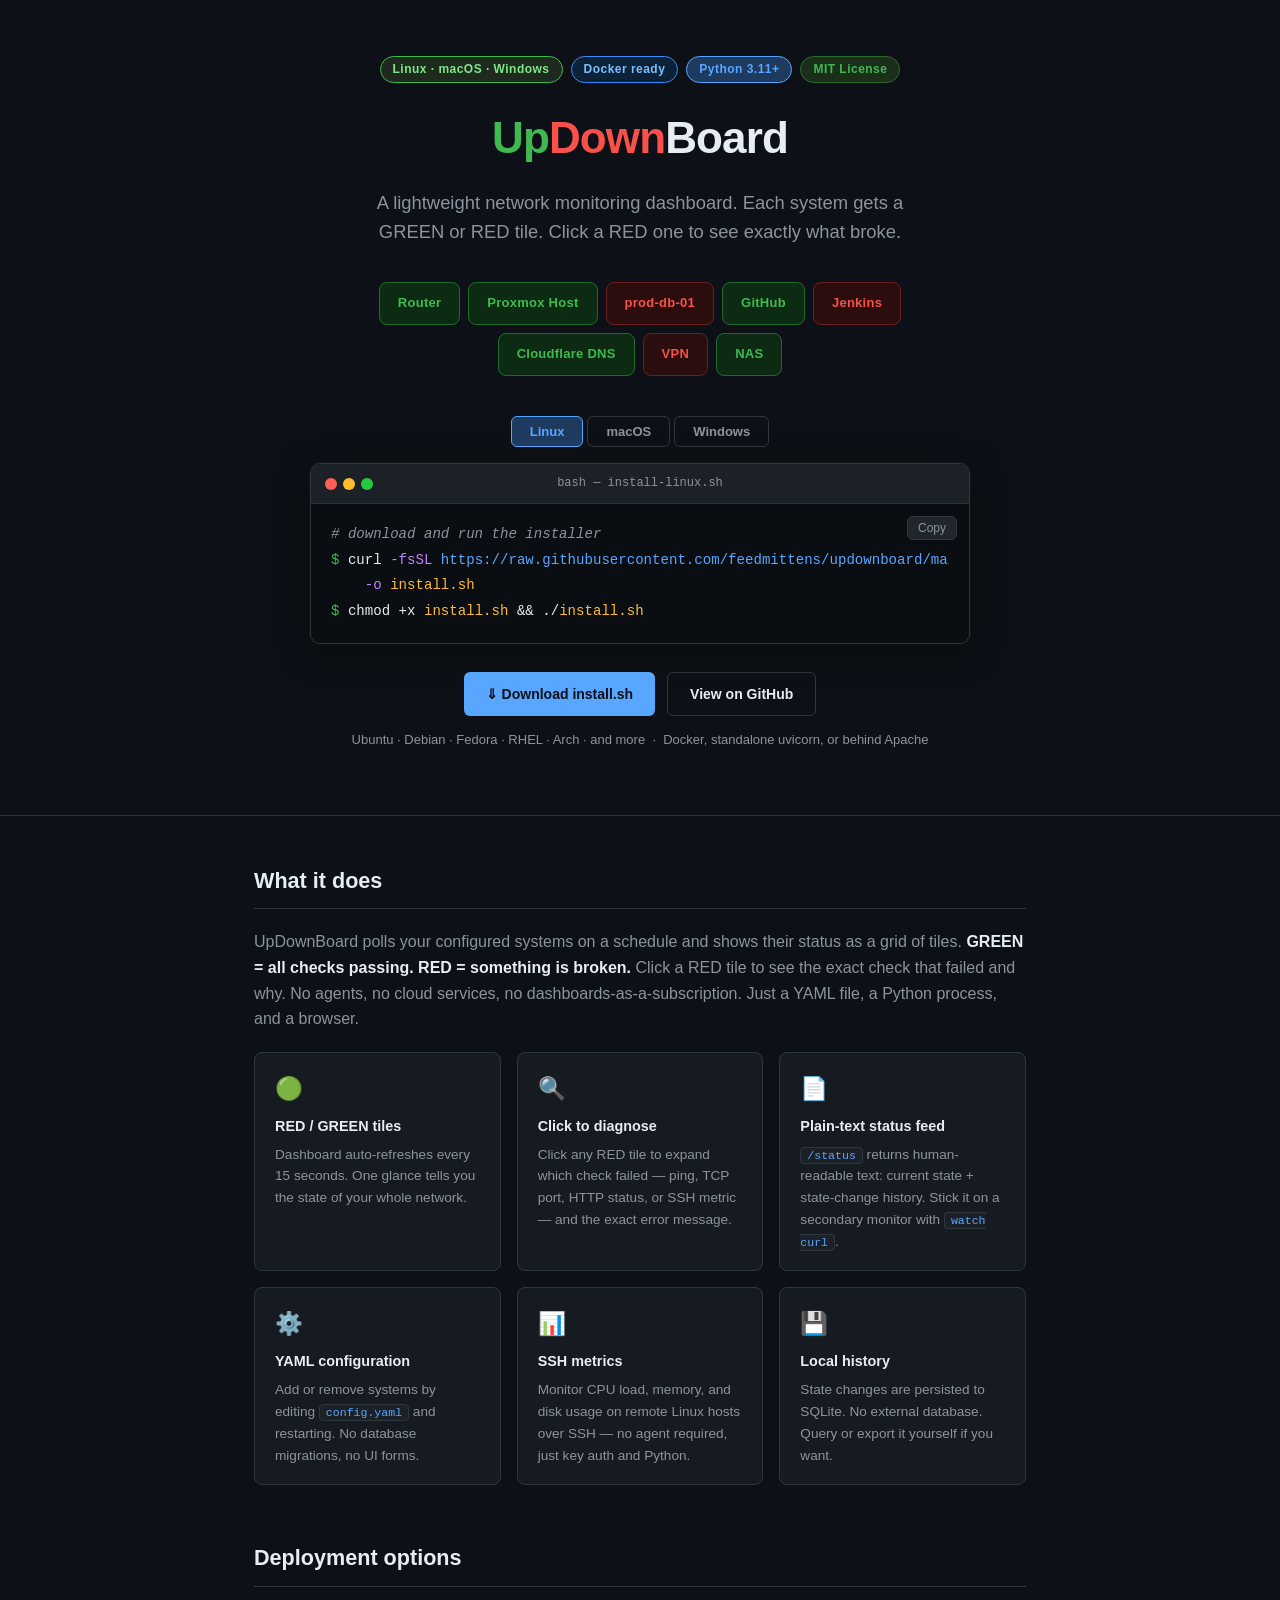
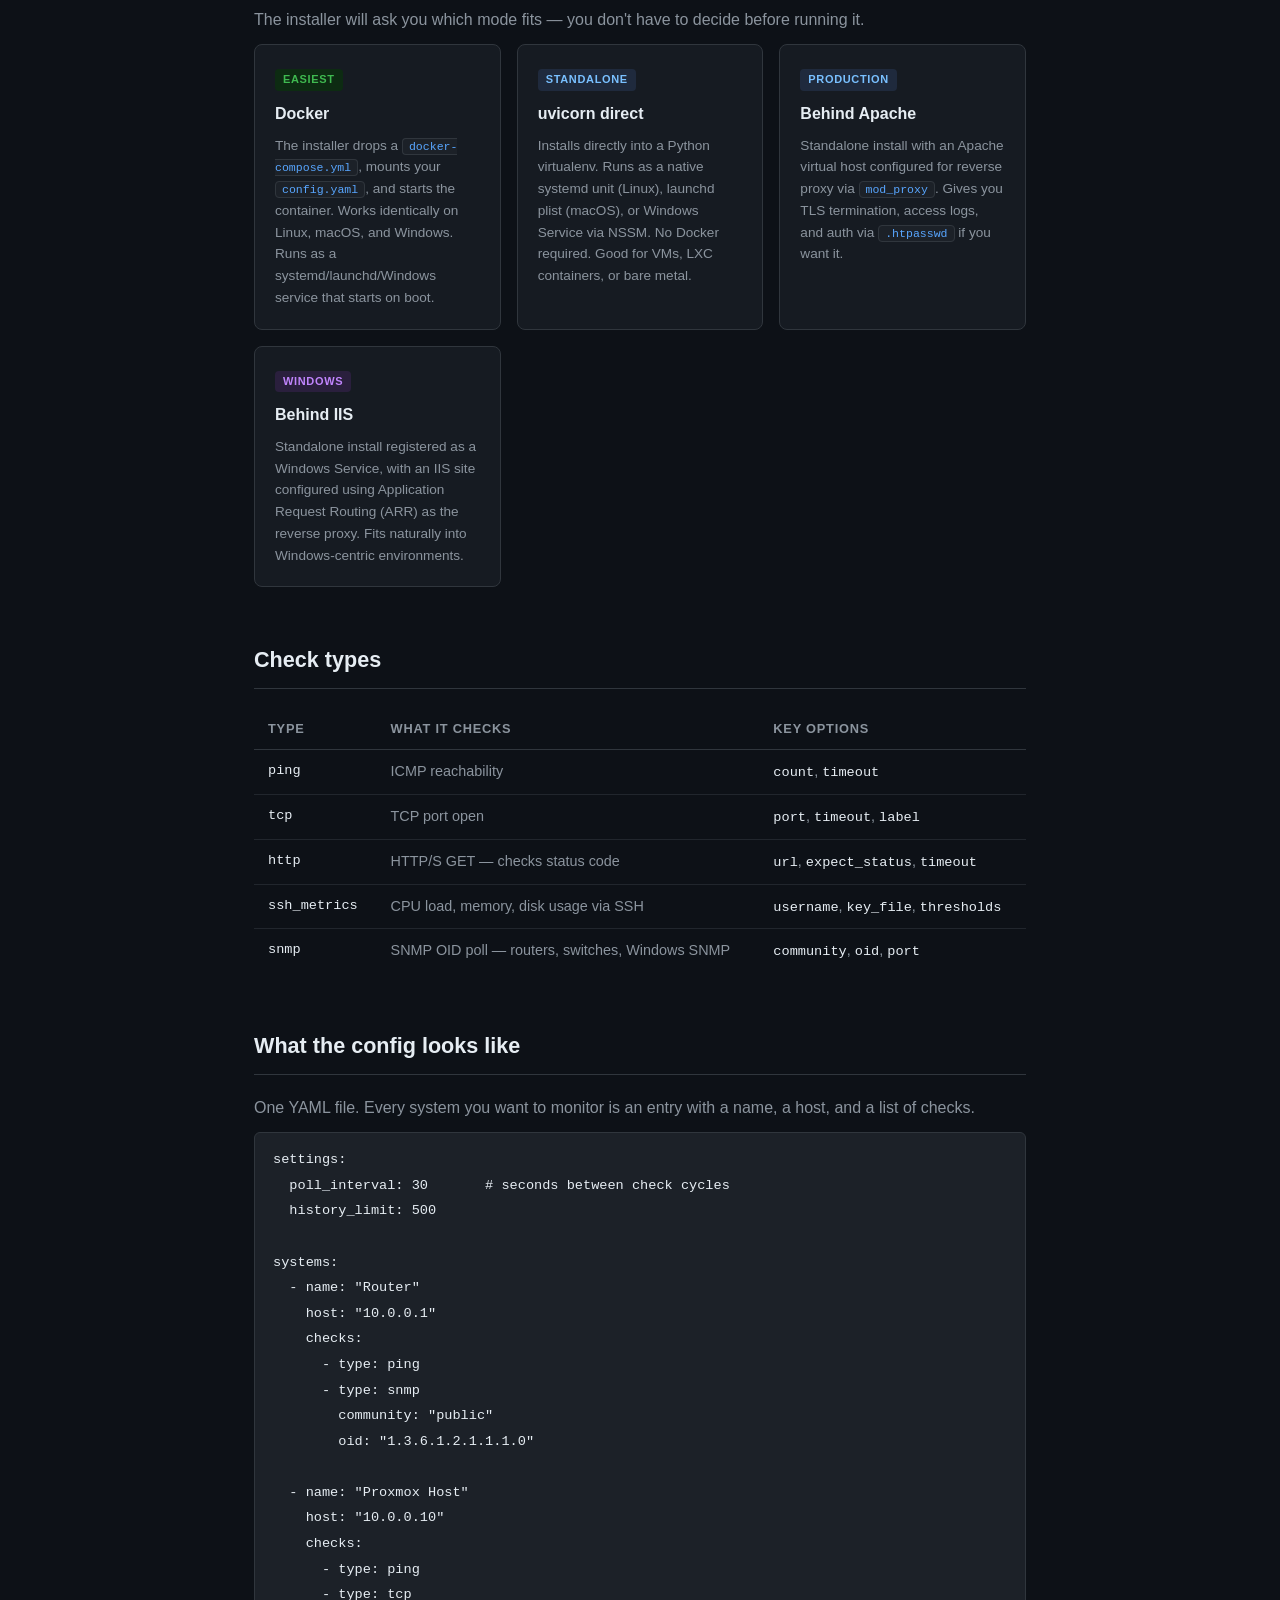
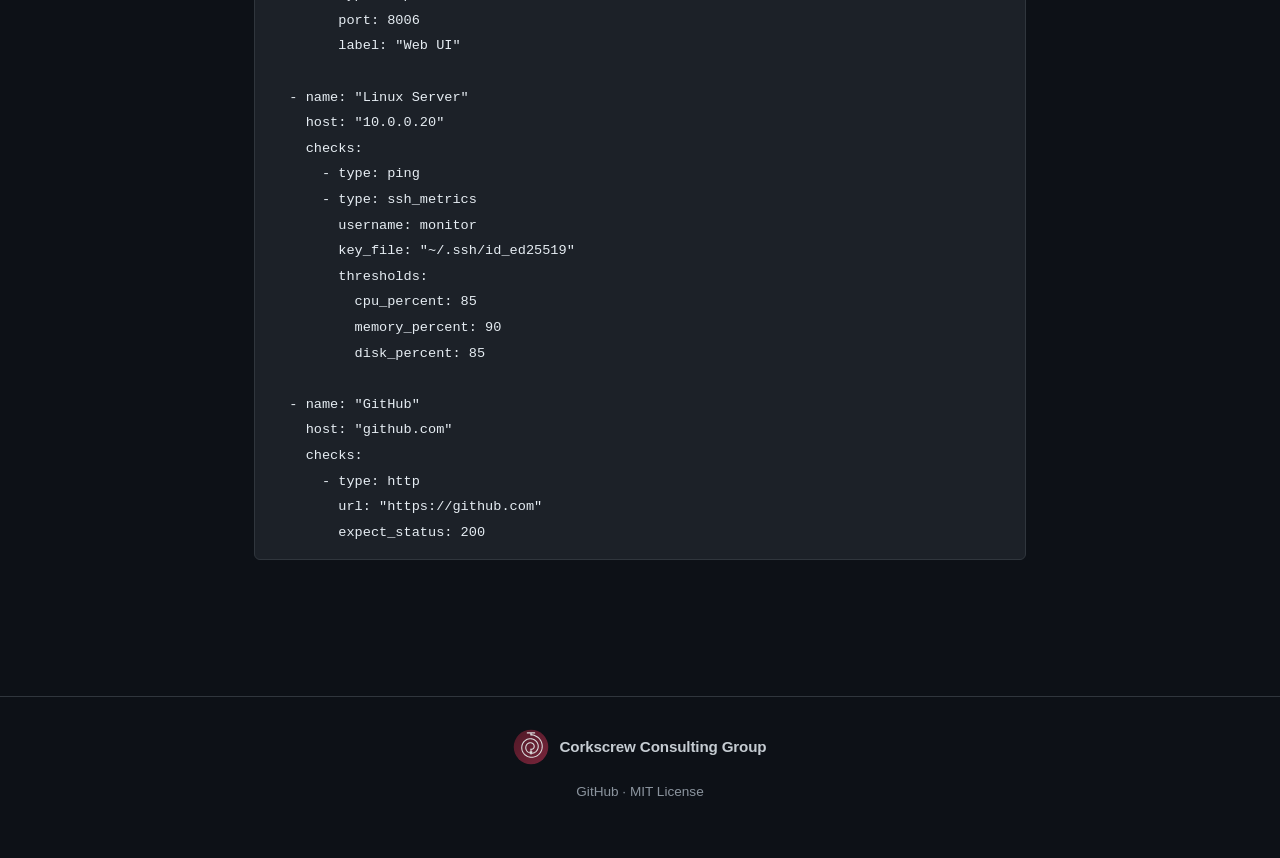
==== docs/index.html @ 1e7648fe "Add GitHub Pages, installers, CI pipeline, Docker support (v0.2.0) - docs/: CCG-branded GitHub Pages" ====
<!DOCTYPE html>
<html lang="en">
<head>
  <meta charset="UTF-8">
  <meta name="viewport" content="width=device-width, initial-scale=1.0">
  <title>UpDownBoard — Network Monitoring Dashboard</title>
  <style>
    :root {
      --bg: #0d1117;
      --surface: #161b22;
      --border: #30363d;
      --text: #e6edf3;
      --muted: #8b949e;
      --accent: #58a6ff;
      --accent-dim: #1f3a5f;
      --green: #3fb950;
      --red: #f85149;
      --code-bg: #1c2128;
    }

    * { box-sizing: border-box; margin: 0; padding: 0; }

    body {
      background: var(--bg);
      color: var(--text);
      font-family: -apple-system, BlinkMacSystemFont, "Segoe UI", Helvetica, Arial, sans-serif;
      font-size: 16px;
      line-height: 1.6;
    }

    a { color: var(--accent); text-decoration: none; }
    a:hover { text-decoration: underline; }

    /* ── Header ── */
    header {
      border-bottom: 1px solid var(--border);
      padding: 56px 24px 52px;
      text-align: center;
    }

    .badges {
      display: flex;
      gap: 8px;
      justify-content: center;
      flex-wrap: wrap;
      margin-bottom: 20px;
    }

    .badge {
      display: inline-flex;
      align-items: center;
      gap: 5px;
      border-radius: 20px;
      padding: 3px 12px;
      font-size: 12px;
      font-weight: 600;
      letter-spacing: 0.04em;
    }

    .badge-python {
      background: var(--accent-dim);
      color: var(--accent);
      border: 1px solid var(--accent);
    }

    .badge-mit {
      background: #1a2e1a;
      color: var(--green);
      border: 1px solid #2d6a2d;
    }

    .badge-linux {
      background: #1e2a1e;
      color: #7ee787;
      border: 1px solid #3fb950;
    }

    .badge-docker {
      background: #0d2137;
      color: #79c0ff;
      border: 1px solid #388bfd;
    }

    h1 {
      font-size: 2.75rem;
      font-weight: 700;
      letter-spacing: -0.02em;
      margin-bottom: 14px;
    }

    h1 .up   { color: var(--green); }
    h1 .down { color: var(--red); }

    .tagline {
      font-size: 1.15rem;
      color: var(--muted);
      max-width: 540px;
      margin: 0 auto 36px;
    }

    /* ── Platform tabs ── */
    .platform-tabs {
      display: flex;
      gap: 4px;
      justify-content: center;
      margin-bottom: 16px;
    }

    .tab-btn {
      background: transparent;
      border: 1px solid var(--border);
      border-radius: 6px;
      color: var(--muted);
      font-size: 13px;
      font-weight: 600;
      padding: 7px 18px;
      cursor: pointer;
      transition: background 0.15s, color 0.15s, border-color 0.15s;
      font-family: inherit;
    }
    .tab-btn:hover { background: var(--surface); color: var(--text); }
    .tab-btn.active {
      background: var(--accent-dim);
      border-color: var(--accent);
      color: var(--accent);
    }

    .platform-panel { display: none; }
    .platform-panel.active { display: block; }

    /* ── Terminal window ── */
    .terminal-wrap {
      max-width: 660px;
      margin: 0 auto 28px;
    }

    .terminal {
      background: #0a0e13;
      border: 1px solid #2d333b;
      border-radius: 10px;
      overflow: hidden;
      box-shadow: 0 8px 32px rgba(0,0,0,0.5), 0 0 0 1px rgba(255,255,255,0.03);
      text-align: left;
    }

    .terminal-bar {
      background: #1c2128;
      padding: 10px 14px;
      display: flex;
      align-items: center;
      gap: 6px;
      border-bottom: 1px solid #2d333b;
    }

    .dot { width: 12px; height: 12px; border-radius: 50%; }
    .dot-red    { background: #ff5f57; }
    .dot-yellow { background: #febc2e; }
    .dot-green  { background: #28c840; }

    .dot-win { width: 14px; height: 14px; border-radius: 2px; font-size: 9px;
               display: flex; align-items: center; justify-content: center; }
    .dot-min  { background: #2d333b; color: #8b949e; }
    .dot-max  { background: #2d333b; color: #8b949e; }
    .dot-cls  { background: #c42b1c; color: white; }

    .terminal-title {
      flex: 1;
      text-align: center;
      font-size: 12px;
      color: #8b949e;
      font-family: "SFMono-Regular", Menlo, monospace;
      margin-left: -54px;
    }

    .terminal-body {
      padding: 18px 20px;
      position: relative;
    }

    .terminal-body pre {
      background: transparent;
      border: none;
      padding: 0;
      margin: 0;
      overflow-x: auto;
    }

    .terminal-body code {
      font-family: "SFMono-Regular", Consolas, "Liberation Mono", Menlo, monospace;
      font-size: 0.88rem;
      line-height: 1.7;
    }

    .t-prompt  { color: var(--green); user-select: none; }
    .t-ps      { color: #3a96dd; user-select: none; }
    .t-cmd     { color: #e6edf3; }
    .t-url     { color: var(--accent); }
    .t-flag    { color: #c084fc; }
    .t-file    { color: #febc2e; }
    .t-comment { color: #8b949e; font-style: italic; }
    .t-str     { color: #a5d6ff; }

    .copy-btn {
      position: absolute;
      top: 12px;
      right: 12px;
      background: #21262d;
      border: 1px solid #30363d;
      border-radius: 6px;
      color: #8b949e;
      font-size: 12px;
      padding: 4px 10px;
      cursor: pointer;
      font-family: -apple-system, sans-serif;
      transition: background 0.15s, color 0.15s;
    }
    .copy-btn:hover { background: #30363d; color: #e6edf3; }
    .copy-btn.copied { color: var(--green); border-color: var(--green); }

    .cta-group {
      display: flex;
      gap: 12px;
      justify-content: center;
      flex-wrap: wrap;
    }

    .btn {
      display: inline-flex;
      align-items: center;
      gap: 8px;
      padding: 10px 22px;
      border-radius: 6px;
      font-size: 14px;
      font-weight: 600;
      transition: opacity 0.15s;
    }
    .btn:hover { opacity: 0.85; text-decoration: none; }

    .btn-primary {
      background: var(--accent);
      color: #0d1117;
    }

    .btn-secondary {
      background: transparent;
      color: var(--text);
      border: 1px solid var(--border);
    }

    /* ── Demo tiles ── */
    .demo-tiles {
      display: flex;
      gap: 8px;
      justify-content: center;
      flex-wrap: wrap;
      margin: 32px auto 0;
      max-width: 640px;
    }

    .tile {
      border-radius: 8px;
      padding: 10px 18px;
      font-size: 13px;
      font-weight: 600;
      letter-spacing: 0.02em;
      border: 1px solid transparent;
      cursor: default;
    }

    .tile-green {
      background: #0d2b12;
      color: var(--green);
      border-color: #1f6b2e;
    }

    .tile-red {
      background: #2b0d0d;
      color: var(--red);
      border-color: #6b1f1f;
    }

    /* ── Main layout ── */
    main {
      max-width: 820px;
      margin: 0 auto;
      padding: 48px 24px 80px;
    }

    section { margin-bottom: 56px; }

    h2 {
      font-size: 1.35rem;
      font-weight: 600;
      margin-bottom: 20px;
      padding-bottom: 10px;
      border-bottom: 1px solid var(--border);
    }

    p { margin-bottom: 12px; color: var(--muted); }
    p strong { color: var(--text); }

    /* ── Feature grid ── */
    .features {
      display: grid;
      grid-template-columns: repeat(auto-fill, minmax(220px, 1fr));
      gap: 16px;
    }

    .feature {
      background: var(--surface);
      border: 1px solid var(--border);
      border-radius: 8px;
      padding: 18px 20px;
    }

    .feature-icon { font-size: 1.4rem; margin-bottom: 8px; }
    .feature h3 { font-size: 0.9rem; font-weight: 600; margin-bottom: 6px; color: var(--text); }
    .feature p { font-size: 0.85rem; margin: 0; color: var(--muted); }

    /* ── Check type table ── */
    table {
      width: 100%;
      border-collapse: collapse;
      font-size: 0.9rem;
    }

    th {
      text-align: left;
      padding: 10px 14px;
      font-size: 0.8rem;
      font-weight: 600;
      text-transform: uppercase;
      letter-spacing: 0.06em;
      color: var(--muted);
      border-bottom: 1px solid var(--border);
    }

    td {
      padding: 10px 14px;
      border-bottom: 1px solid #21262d;
      color: var(--muted);
      vertical-align: top;
    }

    td:first-child { color: var(--text); font-family: "SFMono-Regular", Menlo, monospace; font-size: 0.85rem; }

    tr:last-child td { border-bottom: none; }

    tbody tr:hover { background: var(--surface); }

    /* ── Deployment cards ── */
    .deploy-grid {
      display: grid;
      grid-template-columns: repeat(auto-fill, minmax(240px, 1fr));
      gap: 16px;
    }

    .deploy-card {
      background: var(--surface);
      border: 1px solid var(--border);
      border-radius: 8px;
      padding: 20px;
    }

    .deploy-card h3 {
      font-size: 1rem;
      font-weight: 600;
      margin-bottom: 8px;
      color: var(--text);
    }

    .deploy-card .deploy-tag {
      display: inline-block;
      font-size: 11px;
      font-weight: 600;
      text-transform: uppercase;
      letter-spacing: 0.06em;
      padding: 2px 8px;
      border-radius: 4px;
      margin-bottom: 10px;
    }

    .tag-easy { background: #0d2b12; color: var(--green); }
    .tag-prod  { background: #1f2a3d; color: #79c0ff; }
    .tag-iis   { background: #2a1f3d; color: #c084fc; }

    .deploy-card p { font-size: 0.85rem; margin: 0; }

    /* ── Code blocks ── */
    pre {
      background: var(--code-bg);
      border: 1px solid var(--border);
      border-radius: 6px;
      padding: 14px 18px;
      overflow-x: auto;
      margin: 10px 0;
    }

    code {
      font-family: "SFMono-Regular", Consolas, "Liberation Mono", Menlo, monospace;
      font-size: 0.85rem;
      color: #e6edf3;
    }

    p code, li code {
      background: var(--code-bg);
      border: 1px solid var(--border);
      border-radius: 4px;
      padding: 1px 6px;
      font-size: 0.85em;
      color: var(--accent);
    }

    /* ── Footer ── */
    footer {
      border-top: 1px solid var(--border);
      text-align: center;
      padding: 32px 24px;
      font-size: 0.85rem;
      color: var(--muted);
    }

    .ccg-link {
      display: inline-flex;
      align-items: center;
      gap: 10px;
      text-decoration: none;
      margin-bottom: 12px;
      opacity: 0.85;
      transition: opacity 0.15s;
    }
    .ccg-link:hover { opacity: 1; text-decoration: none; }

    .ccg-logo { width: 36px; height: 36px; border-radius: 50%; }

    .ccg-name {
      font-size: 0.95rem;
      font-weight: 600;
      color: var(--text);
      letter-spacing: -0.01em;
    }

    .footer-links { margin-top: 4px; }
    .footer-links a { color: var(--muted); }
    .footer-links a:hover { color: var(--accent); }

    @media (max-width: 600px) {
      h1 { font-size: 1.8rem; }
      .features { grid-template-columns: 1fr; }
      .deploy-grid { grid-template-columns: 1fr; }
    }
  </style>
</head>
<body>

<header>
  <div class="badges">
    <span class="badge badge-linux">Linux · macOS · Windows</span>
    <span class="badge badge-docker">Docker ready</span>
    <span class="badge badge-python">Python 3.11+</span>
    <span class="badge badge-mit">MIT License</span>
  </div>

  <h1><span class="up">Up</span><span class="down">Down</span>Board</h1>
  <p class="tagline">
    A lightweight network monitoring dashboard. Each system gets a GREEN or RED tile.
    Click a RED one to see exactly what broke.
  </p>

  <!-- Fake dashboard preview -->
  <div class="demo-tiles">
    <span class="tile tile-green">Router</span>
    <span class="tile tile-green">Proxmox Host</span>
    <span class="tile tile-red">prod-db-01</span>
    <span class="tile tile-green">GitHub</span>
    <span class="tile tile-red">Jenkins</span>
    <span class="tile tile-green">Cloudflare DNS</span>
    <span class="tile tile-red">VPN</span>
    <span class="tile tile-green">NAS</span>
  </div>

  <!-- Platform tab picker -->
  <div class="platform-tabs" style="margin-top: 40px;">
    <button class="tab-btn active" onclick="showPlatform('linux', this)"> Linux</button>
    <button class="tab-btn"        onclick="showPlatform('macos', this)"> macOS</button>
    <button class="tab-btn"        onclick="showPlatform('windows', this)"> Windows</button>
  </div>

  <!-- Linux -->
  <div id="panel-linux" class="platform-panel active">
    <div class="terminal-wrap">
      <div class="terminal">
        <div class="terminal-bar">
          <span class="dot dot-red"></span><span class="dot dot-yellow"></span><span class="dot dot-green"></span>
          <span class="terminal-title">bash — install-linux.sh</span>
        </div>
        <div class="terminal-body">
          <button class="copy-btn" onclick="copyCmd('linux', this)">Copy</button>
          <pre><code
><span class="t-comment"># download and run the installer</span>
<span class="t-prompt">$</span> <span class="t-cmd">curl </span><span class="t-flag">-fsSL</span> <span class="t-url">https://raw.githubusercontent.com/feedmittens/updownboard/main/install-linux.sh</span> <span class="t-flag">\
    -o</span> <span class="t-file">install.sh</span>
<span class="t-prompt">$</span> <span class="t-cmd">chmod +x</span> <span class="t-file">install.sh</span> <span class="t-cmd">&amp;&amp; ./</span><span class="t-file">install.sh</span></code></pre>
        </div>
      </div>
    </div>
    <div class="cta-group">
      <a class="btn btn-primary" href="https://raw.githubusercontent.com/feedmittens/updownboard/main/install-linux.sh" download="install.sh">&#8659; Download install.sh</a>
      <a class="btn btn-secondary" href="https://github.com/feedmittens/updownboard">View on GitHub</a>
    </div>
    <p style="margin-top:14px;font-size:13px;color:#8b949e;">Ubuntu · Debian · Fedora · RHEL · Arch · and more &nbsp;·&nbsp; Docker, standalone uvicorn, or behind Apache</p>
  </div>

  <!-- macOS -->
  <div id="panel-macos" class="platform-panel">
    <div class="terminal-wrap">
      <div class="terminal">
        <div class="terminal-bar">
          <span class="dot dot-red"></span><span class="dot dot-yellow"></span><span class="dot dot-green"></span>
          <span class="terminal-title">zsh — install.sh</span>
        </div>
        <div class="terminal-body">
          <button class="copy-btn" onclick="copyCmd('macos', this)">Copy</button>
          <pre><code
><span class="t-comment"># download and run the installer</span>
<span class="t-prompt">$</span> <span class="t-cmd">curl </span><span class="t-flag">-fsSL</span> <span class="t-url">https://raw.githubusercontent.com/feedmittens/updownboard/main/install.sh</span> <span class="t-flag">\
    -o</span> <span class="t-file">install.sh</span>
<span class="t-prompt">$</span> <span class="t-cmd">chmod +x</span> <span class="t-file">install.sh</span> <span class="t-cmd">&amp;&amp; ./</span><span class="t-file">install.sh</span></code></pre>
        </div>
      </div>
    </div>
    <div class="cta-group">
      <a class="btn btn-primary" href="https://raw.githubusercontent.com/feedmittens/updownboard/main/install.sh" download="install.sh">&#8659; Download install.sh</a>
      <a class="btn btn-secondary" href="https://github.com/feedmittens/updownboard">View on GitHub</a>
    </div>
    <p style="margin-top:14px;font-size:13px;color:#8b949e;">macOS 12+ &nbsp;·&nbsp; Docker, standalone uvicorn, or behind Apache</p>
  </div>

  <!-- Windows -->
  <div id="panel-windows" class="platform-panel">
    <div class="terminal-wrap">
      <div class="terminal">
        <div class="terminal-bar">
          <span class="dot-win dot-min">&#8722;</span><span class="dot-win dot-max">&#9633;</span><span class="dot-win dot-cls">&#10005;</span>
          <span class="terminal-title" style="margin-left:-54px">PowerShell — install.ps1</span>
        </div>
        <div class="terminal-body">
          <button class="copy-btn" onclick="copyCmd('windows', this)">Copy</button>
          <pre><code
><span class="t-comment"># download and run the installer</span>
<span class="t-ps">PS&gt;</span> <span class="t-cmd">Invoke-WebRequest</span> <span class="t-flag">-Uri</span> <span class="t-str">"https://raw.githubusercontent.com/feedmittens/updownboard/main/install.ps1"</span> <span class="t-flag">`
    -OutFile</span> <span class="t-file">install.ps1</span>
<span class="t-ps">PS&gt;</span> <span class="t-cmd">.\</span><span class="t-file">install.ps1</span></code></pre>
        </div>
      </div>
    </div>
    <div class="cta-group">
      <a class="btn btn-primary" href="https://raw.githubusercontent.com/feedmittens/updownboard/main/install.ps1" download="install.ps1">&#8659; Download install.ps1</a>
      <a class="btn btn-secondary" href="https://github.com/feedmittens/updownboard">View on GitHub</a>
    </div>
    <p style="margin-top:14px;font-size:13px;color:#8b949e;">Windows 10/11 &nbsp;·&nbsp; PowerShell 5.1+ &nbsp;·&nbsp; Docker, standalone uvicorn, or behind IIS</p>
    <p style="margin-top:6px;font-size:12px;color:#6e7681;">If scripts are blocked: <code style="font-size:11px;">Set-ExecutionPolicy -Scope CurrentUser RemoteSigned</code></p>
  </div>
</header>

<main>

  <!-- What it does -->
  <section>
    <h2>What it does</h2>
    <p>
      UpDownBoard polls your configured systems on a schedule and shows their status as a grid of tiles.
      <strong>GREEN = all checks passing. RED = something is broken.</strong>
      Click a RED tile to see the exact check that failed and why.
      No agents, no cloud services, no dashboards-as-a-subscription.
      Just a YAML file, a Python process, and a browser.
    </p>
    <div class="features" style="margin-top: 20px;">
      <div class="feature">
        <div class="feature-icon">&#128994;</div>
        <h3>RED / GREEN tiles</h3>
        <p>Dashboard auto-refreshes every 15 seconds. One glance tells you the state of your whole network.</p>
      </div>
      <div class="feature">
        <div class="feature-icon">&#128269;</div>
        <h3>Click to diagnose</h3>
        <p>Click any RED tile to expand which check failed — ping, TCP port, HTTP status, or SSH metric — and the exact error message.</p>
      </div>
      <div class="feature">
        <div class="feature-icon">&#128196;</div>
        <h3>Plain-text status feed</h3>
        <p><code>/status</code> returns human-readable text: current state + state-change history. Stick it on a secondary monitor with <code>watch curl</code>.</p>
      </div>
      <div class="feature">
        <div class="feature-icon">&#9881;&#65039;</div>
        <h3>YAML configuration</h3>
        <p>Add or remove systems by editing <code>config.yaml</code> and restarting. No database migrations, no UI forms.</p>
      </div>
      <div class="feature">
        <div class="feature-icon">&#128202;</div>
        <h3>SSH metrics</h3>
        <p>Monitor CPU load, memory, and disk usage on remote Linux hosts over SSH — no agent required, just key auth and Python.</p>
      </div>
      <div class="feature">
        <div class="feature-icon">&#128190;</div>
        <h3>Local history</h3>
        <p>State changes are persisted to SQLite. No external database. Query or export it yourself if you want.</p>
      </div>
    </div>
  </section>

  <!-- Deployment options -->
  <section>
    <h2>Deployment options</h2>
    <p>The installer will ask you which mode fits — you don't have to decide before running it.</p>
    <div class="deploy-grid">
      <div class="deploy-card">
        <span class="deploy-tag tag-easy">Easiest</span>
        <h3>Docker</h3>
        <p>The installer drops a <code>docker-compose.yml</code>, mounts your <code>config.yaml</code>, and starts the container. Works identically on Linux, macOS, and Windows. Runs as a systemd/launchd/Windows service that starts on boot.</p>
      </div>
      <div class="deploy-card">
        <span class="deploy-tag tag-prod">Standalone</span>
        <h3>uvicorn direct</h3>
        <p>Installs directly into a Python virtualenv. Runs as a native systemd unit (Linux), launchd plist (macOS), or Windows Service via NSSM. No Docker required. Good for VMs, LXC containers, or bare metal.</p>
      </div>
      <div class="deploy-card">
        <span class="deploy-tag tag-prod">Production</span>
        <h3>Behind Apache</h3>
        <p>Standalone install with an Apache virtual host configured for reverse proxy via <code>mod_proxy</code>. Gives you TLS termination, access logs, and auth via <code>.htpasswd</code> if you want it.</p>
      </div>
      <div class="deploy-card">
        <span class="deploy-tag tag-iis">Windows</span>
        <h3>Behind IIS</h3>
        <p>Standalone install registered as a Windows Service, with an IIS site configured using Application Request Routing (ARR) as the reverse proxy. Fits naturally into Windows-centric environments.</p>
      </div>
    </div>
  </section>

  <!-- Check types -->
  <section>
    <h2>Check types</h2>
    <table>
      <thead>
        <tr>
          <th>Type</th>
          <th>What it checks</th>
          <th>Key options</th>
        </tr>
      </thead>
      <tbody>
        <tr>
          <td>ping</td>
          <td>ICMP reachability</td>
          <td><code>count</code>, <code>timeout</code></td>
        </tr>
        <tr>
          <td>tcp</td>
          <td>TCP port open</td>
          <td><code>port</code>, <code>timeout</code>, <code>label</code></td>
        </tr>
        <tr>
          <td>http</td>
          <td>HTTP/S GET — checks status code</td>
          <td><code>url</code>, <code>expect_status</code>, <code>timeout</code></td>
        </tr>
        <tr>
          <td>ssh_metrics</td>
          <td>CPU load, memory, disk usage via SSH</td>
          <td><code>username</code>, <code>key_file</code>, <code>thresholds</code></td>
        </tr>
        <tr>
          <td>snmp</td>
          <td>SNMP OID poll — routers, switches, Windows SNMP</td>
          <td><code>community</code>, <code>oid</code>, <code>port</code></td>
        </tr>
      </tbody>
    </table>
  </section>

  <!-- Minimal config example -->
  <section>
    <h2>What the config looks like</h2>
    <p>One YAML file. Every system you want to monitor is an entry with a name, a host, and a list of checks.</p>
    <pre><code>settings:
  poll_interval: 30       # seconds between check cycles
  history_limit: 500

systems:
  - name: "Router"
    host: "10.0.0.1"
    checks:
      - type: ping
      - type: snmp
        community: "public"
        oid: "1.3.6.1.2.1.1.1.0"

  - name: "Proxmox Host"
    host: "10.0.0.10"
    checks:
      - type: ping
      - type: tcp
        port: 8006
        label: "Web UI"

  - name: "Linux Server"
    host: "10.0.0.20"
    checks:
      - type: ping
      - type: ssh_metrics
        username: monitor
        key_file: "~/.ssh/id_ed25519"
        thresholds:
          cpu_percent: 85
          memory_percent: 90
          disk_percent: 85

  - name: "GitHub"
    host: "github.com"
    checks:
      - type: http
        url: "https://github.com"
        expect_status: 200</code></pre>
  </section>

</main>

<footer>
  <a href="https://corkscrew-consulting.net" class="ccg-link">
    <img src="logo-ccg.svg" alt="Corkscrew Consulting Group" class="ccg-logo">
    <span class="ccg-name">Corkscrew Consulting Group</span>
  </a>
  <p class="footer-links">
    <a href="https://github.com/feedmittens/updownboard">GitHub</a> &middot;
    MIT License
  </p>
</footer>

<script>
  const CMDS = {
    linux:   'curl -fsSL https://raw.githubusercontent.com/feedmittens/updownboard/main/install-linux.sh -o install.sh\nchmod +x install.sh && ./install.sh',
    macos:   'curl -fsSL https://raw.githubusercontent.com/feedmittens/updownboard/main/install.sh -o install.sh\nchmod +x install.sh && ./install.sh',
    windows: 'Invoke-WebRequest -Uri "https://raw.githubusercontent.com/feedmittens/updownboard/main/install.ps1" -OutFile install.ps1\n.\\install.ps1',
  };

  function showPlatform(platform, btn) {
    document.querySelectorAll('.platform-panel').forEach(p => p.classList.remove('active'));
    document.querySelectorAll('.tab-btn').forEach(b => b.classList.remove('active'));
    document.getElementById('panel-' + platform).classList.add('active');
    if (btn) btn.classList.add('active');
  }

  function copyCmd(platform, btn) {
    navigator.clipboard.writeText(CMDS[platform]).then(() => {
      btn.textContent = 'Copied!';
      btn.classList.add('copied');
      setTimeout(() => { btn.textContent = 'Copy'; btn.classList.remove('copied'); }, 2000);
    });
  }

  (function() {
    const p = navigator.platform.toLowerCase();
    const ua = navigator.userAgent.toLowerCase();
    if (p.includes('win') || ua.includes('windows')) {
      showPlatform('windows', document.querySelector('.tab-btn:nth-child(3)'));
    } else if (p.includes('mac') || ua.includes('mac')) {
      showPlatform('macos', document.querySelector('.tab-btn:nth-child(2)'));
    }
    // Linux is default — already active
  })();
</script>
</body>
</html>
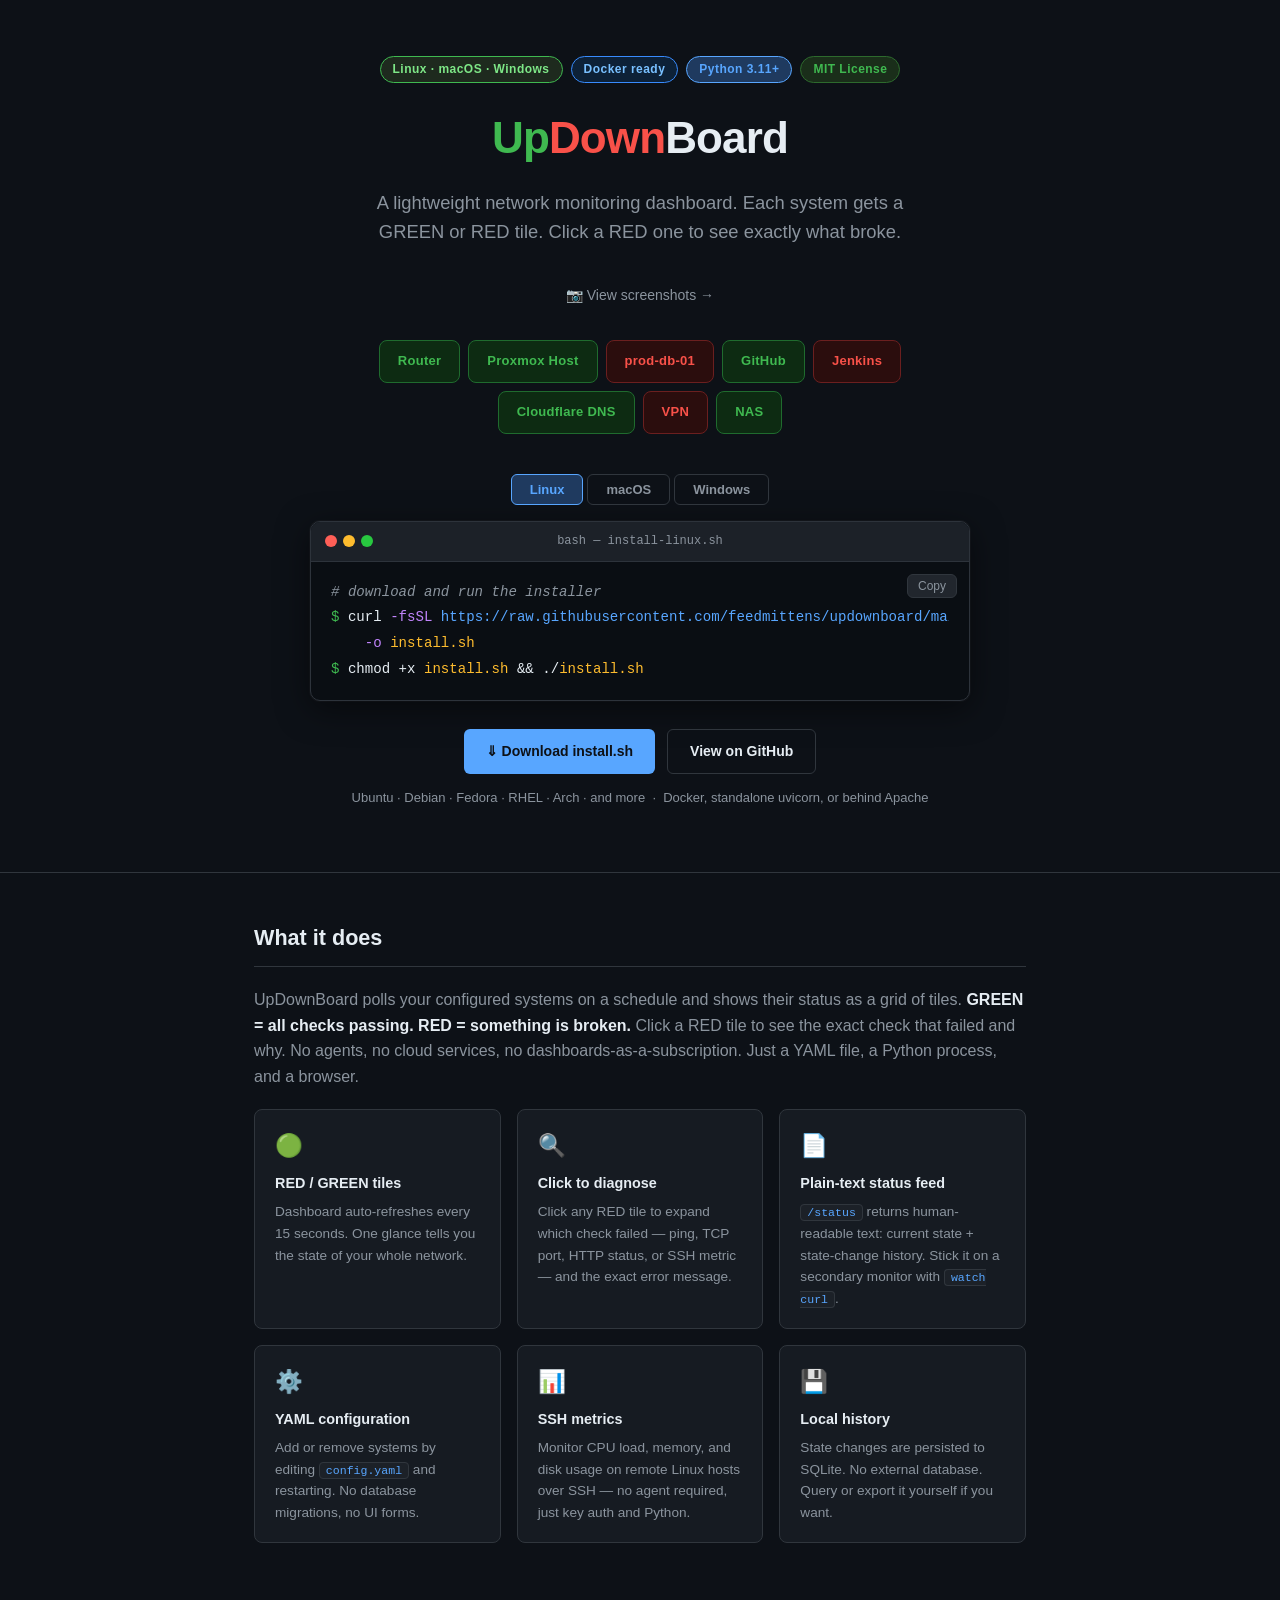
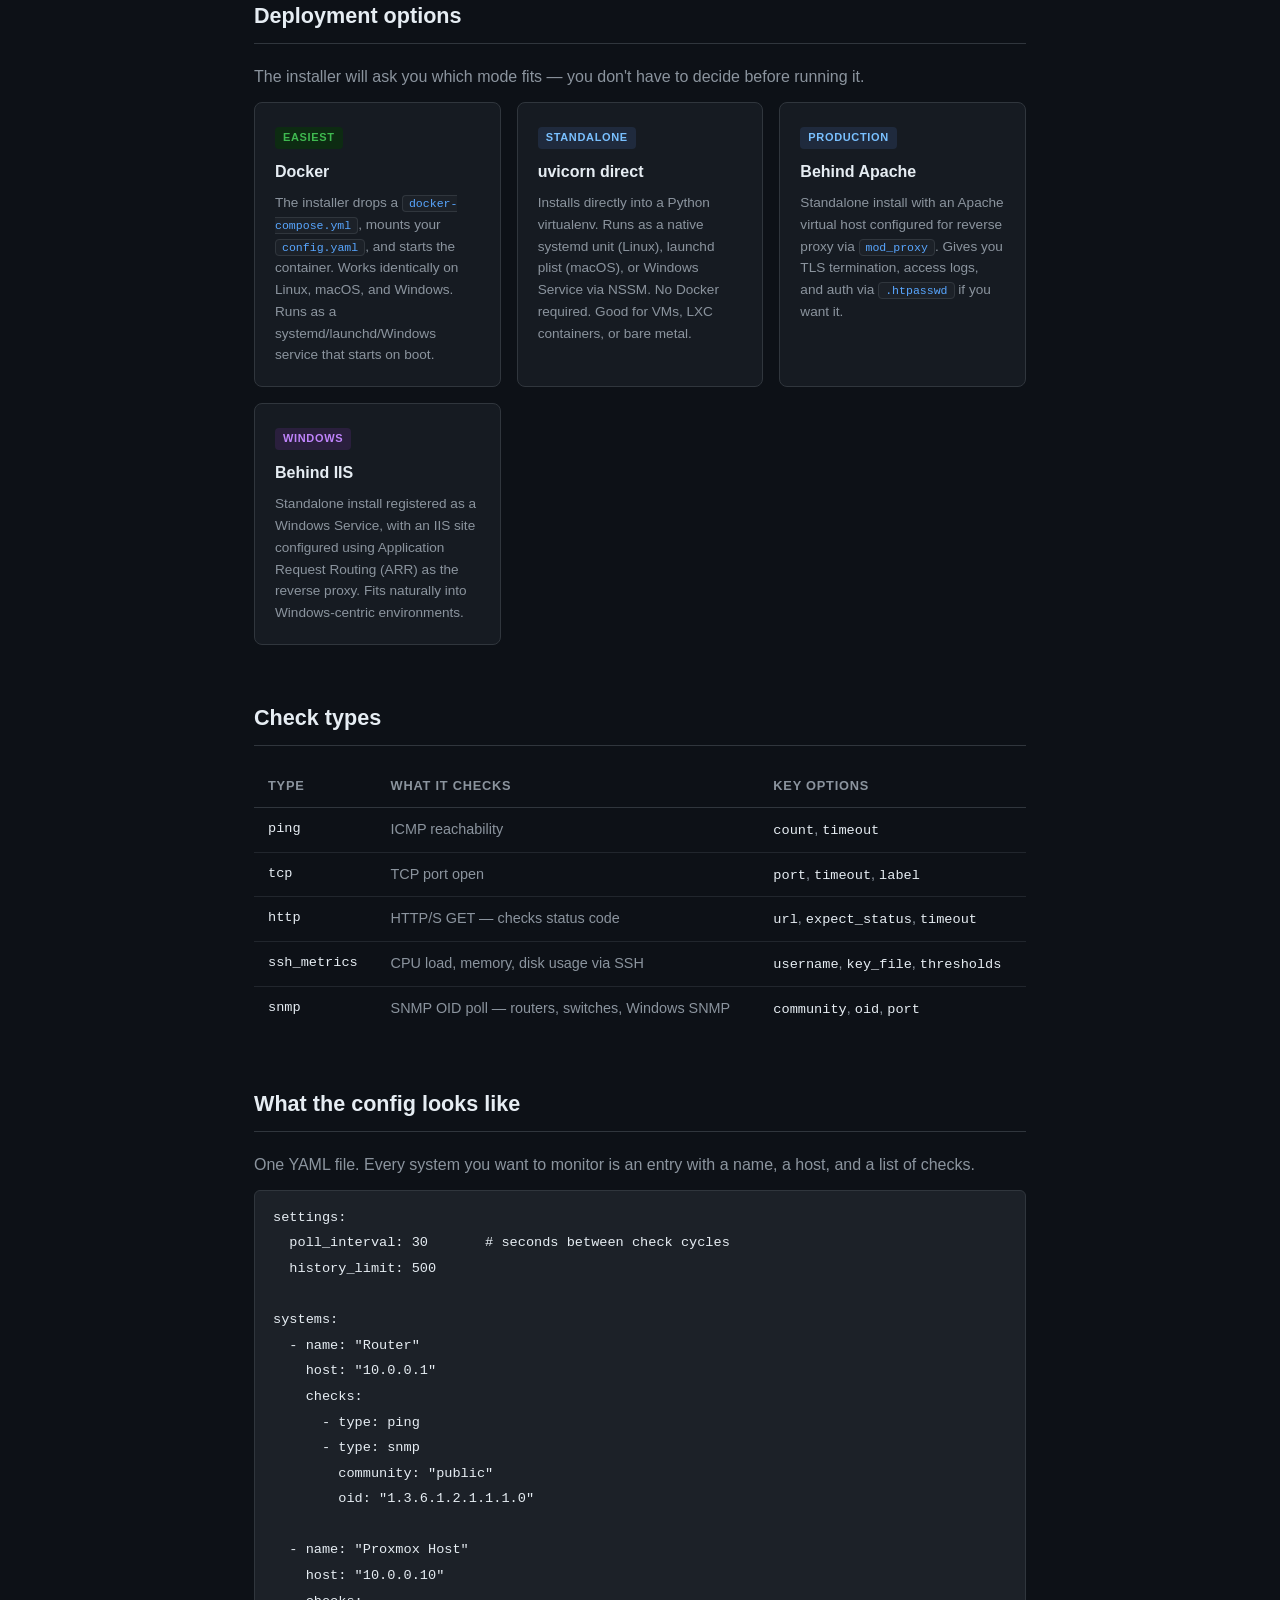
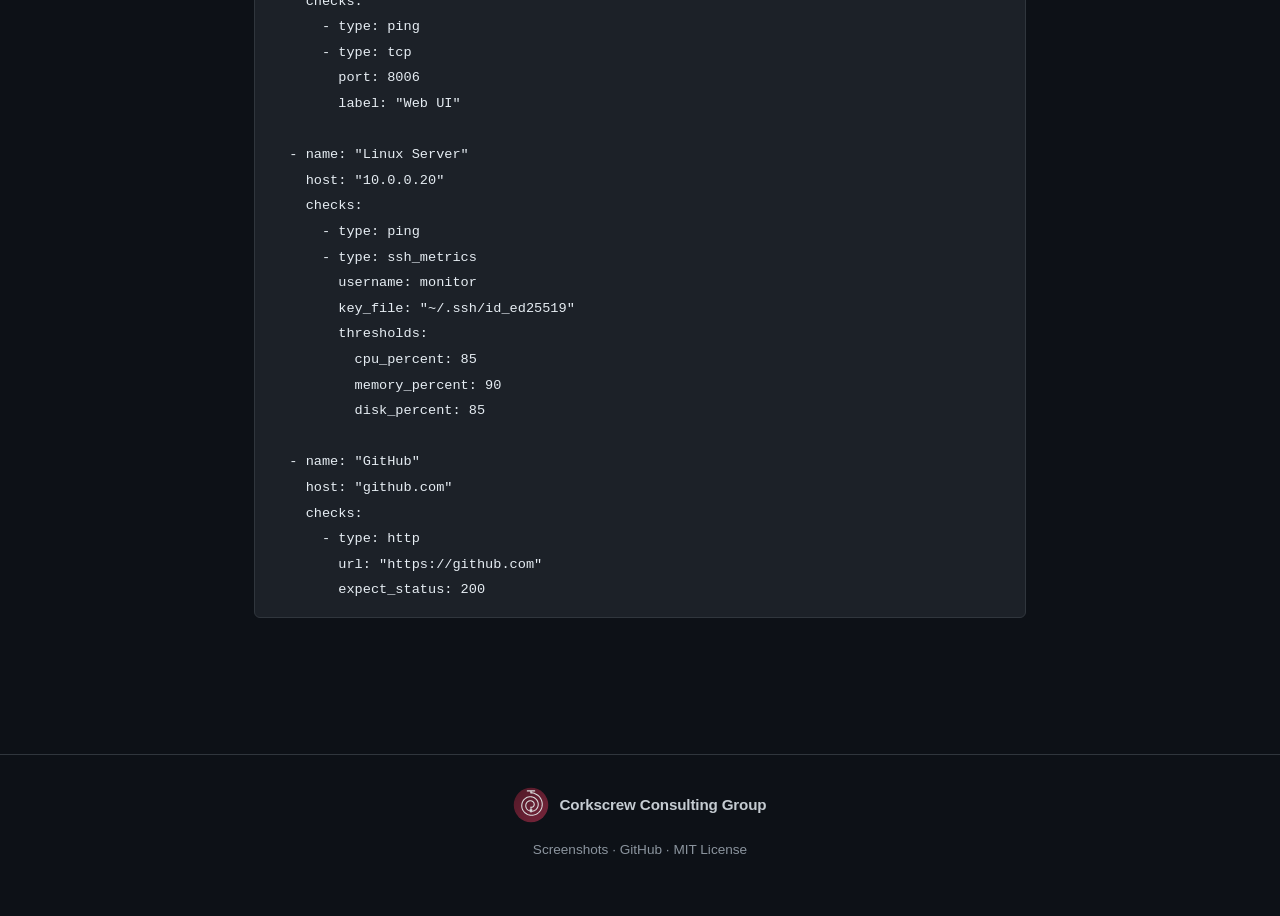
==== commit 062e65d8: "Add screenshots page to GitHub Pages site HTML/CSS mockups of the dashboard, failure modal, green ti" ====
--- a/docs/index.html
+++ b/docs/index.html
@@ -465,6 +465,10 @@
   <p class="tagline">
     A lightweight network monitoring dashboard. Each system gets a GREEN or RED tile.
     Click a RED one to see exactly what broke.
+  </p>
+
+  <p style="margin-bottom:20px;">
+    <a href="screenshots.html" style="font-size:0.875rem;color:var(--muted);">&#128247; View screenshots &rarr;</a>
   </p>
 
   <!-- Fake dashboard preview -->
@@ -731,6 +735,7 @@
     <span class="ccg-name">Corkscrew Consulting Group</span>
   </a>
   <p class="footer-links">
+    <a href="screenshots.html">Screenshots</a> &middot;
     <a href="https://github.com/feedmittens/updownboard">GitHub</a> &middot;
     MIT License
   </p>
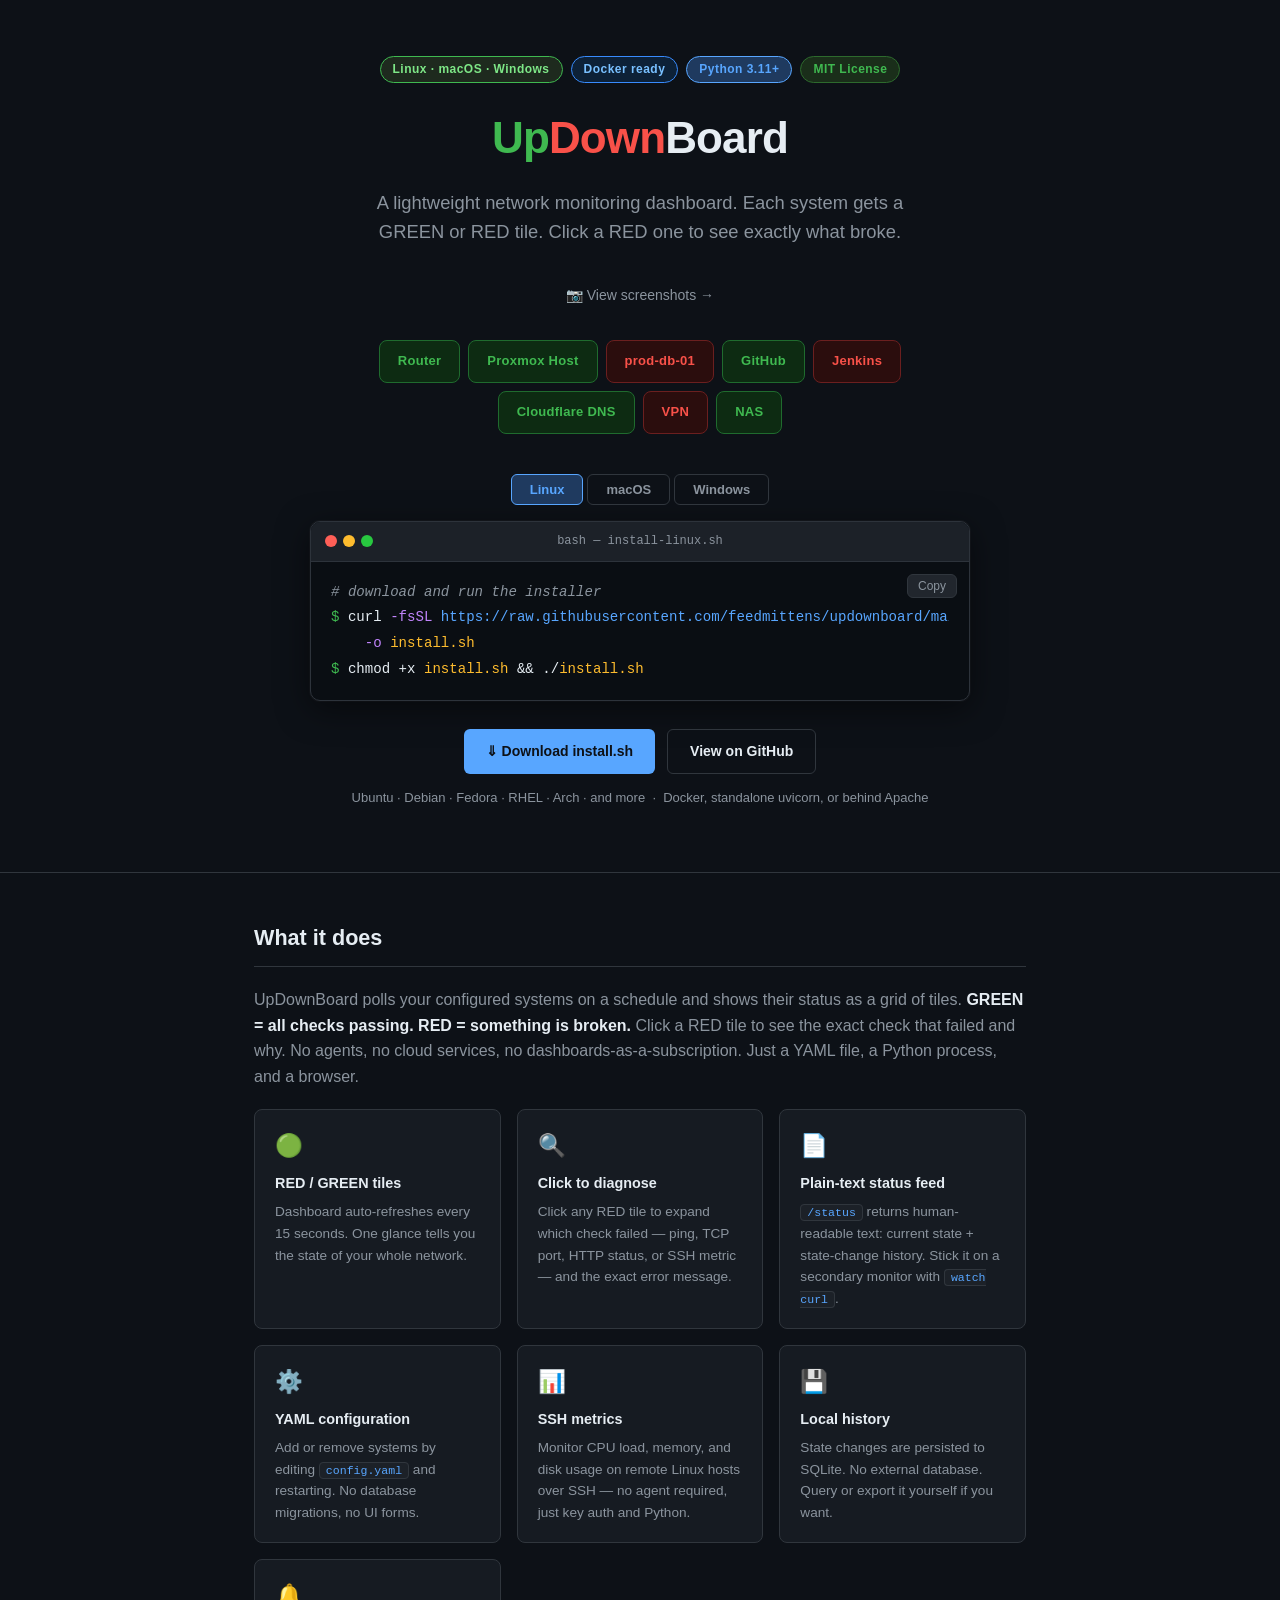
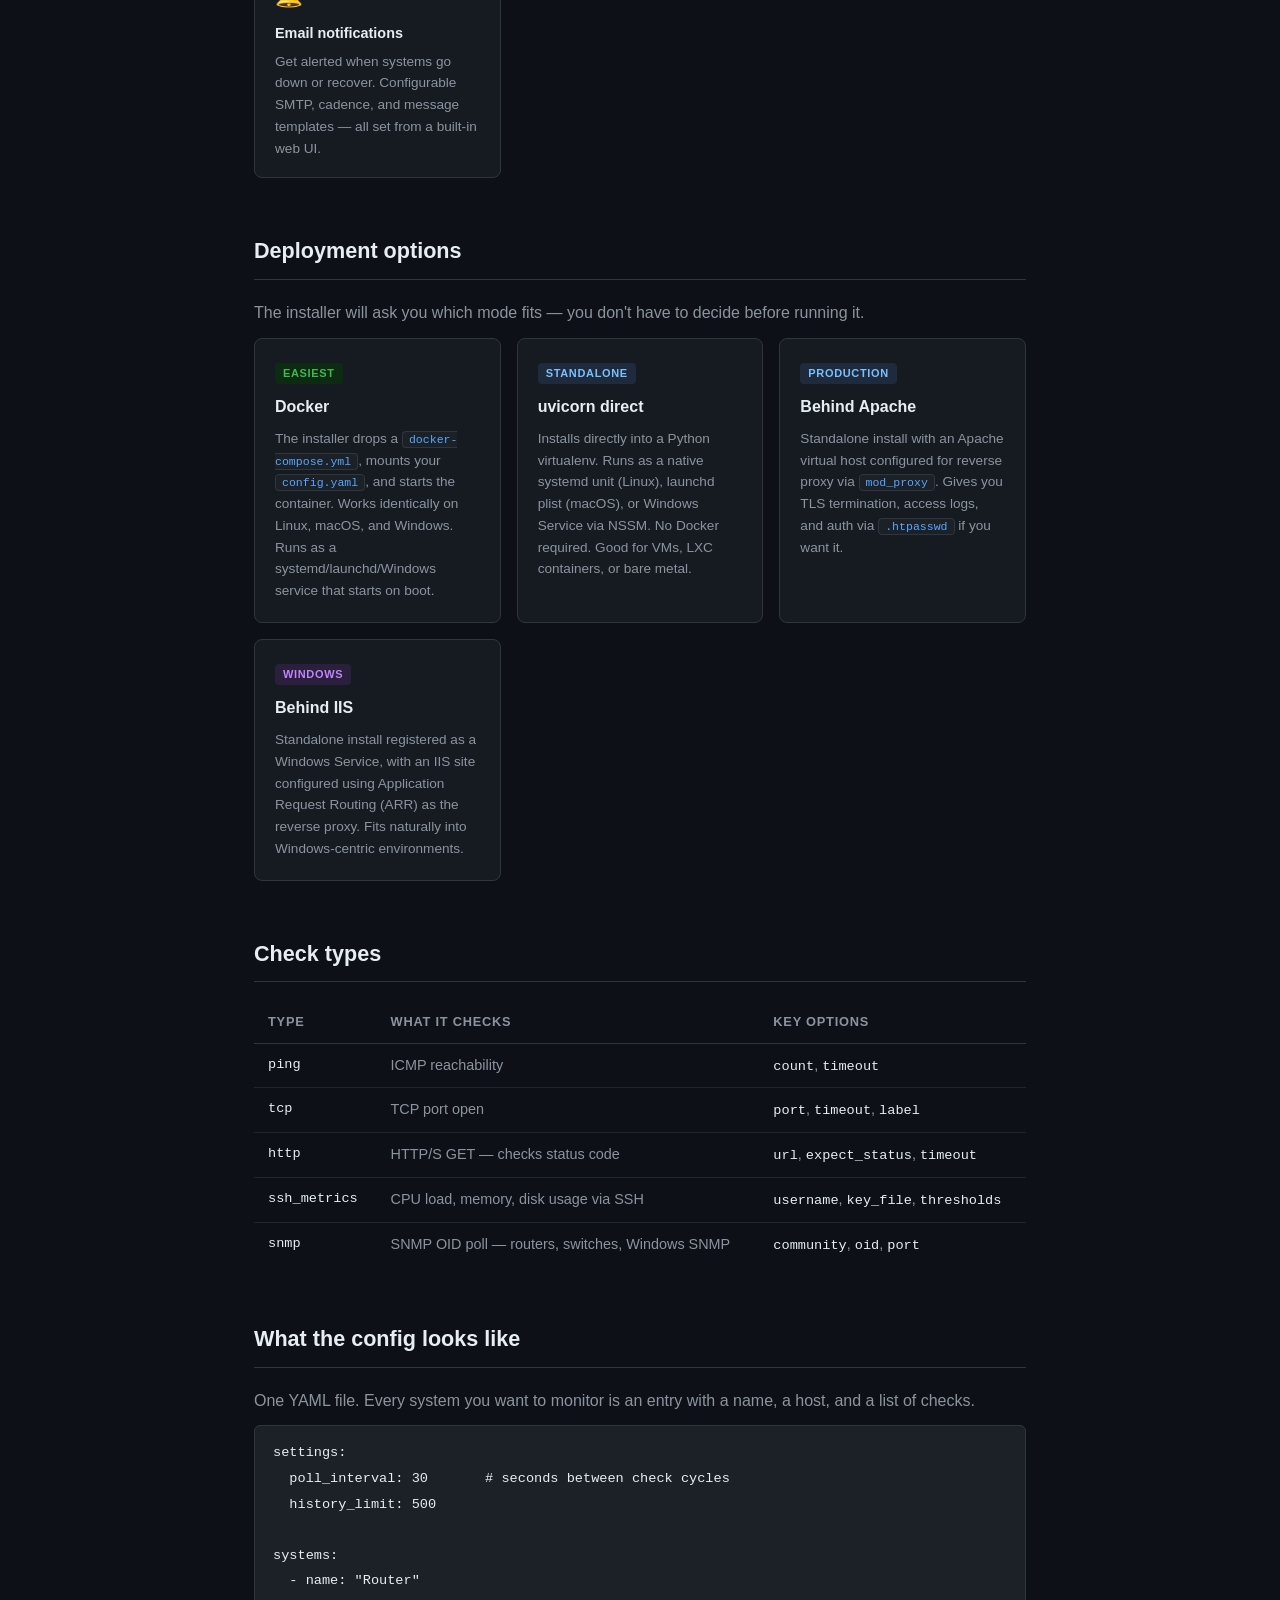
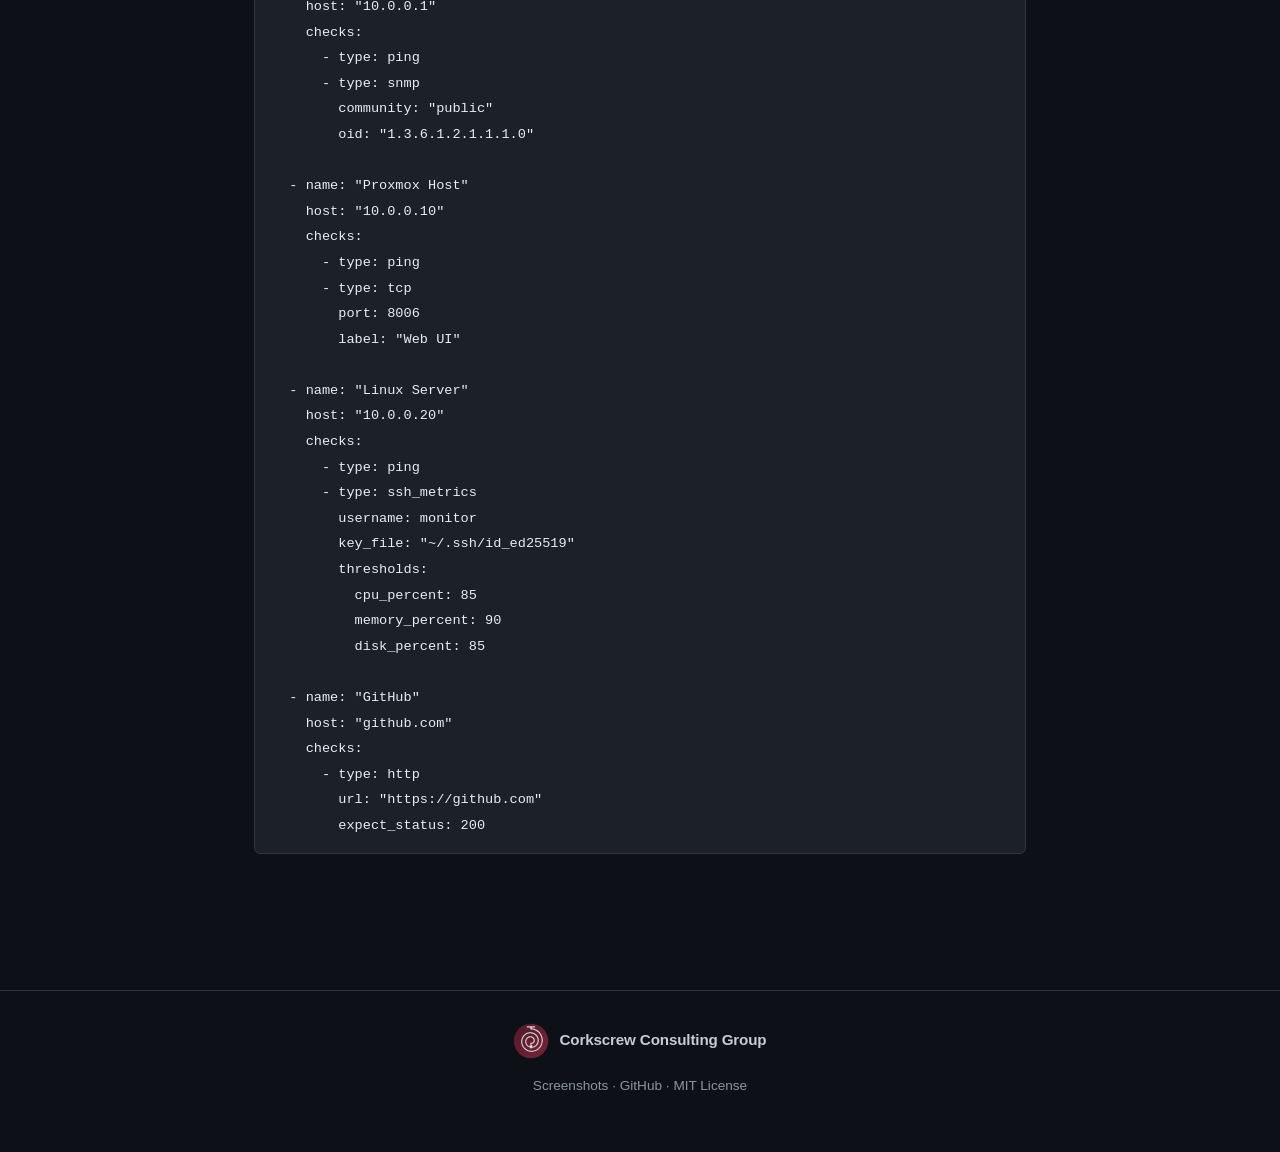
==== commit 9238242e: "Bump to v0.3.0: update CHANGELOG, README, and landing page - CHANGELOG: document email notifications" ====
--- a/docs/index.html
+++ b/docs/index.html
@@ -609,6 +609,11 @@
         <div class="feature-icon">&#128190;</div>
         <h3>Local history</h3>
         <p>State changes are persisted to SQLite. No external database. Query or export it yourself if you want.</p>
+      </div>
+      <div class="feature">
+        <div class="feature-icon">&#128276;</div>
+        <h3>Email notifications</h3>
+        <p>Get alerted when systems go down or recover. Configurable SMTP, cadence, and message templates — all set from a built-in web UI.</p>
       </div>
     </div>
   </section>
@@ -730,7 +735,7 @@
 </main>
 
 <footer>
-  <a href="https://corkscrew-consulting.net" class="ccg-link">
+  <a href="https://www.corkscrewconsulting.net" class="ccg-link">
     <img src="logo-ccg.svg" alt="Corkscrew Consulting Group" class="ccg-logo">
     <span class="ccg-name">Corkscrew Consulting Group</span>
   </a>
